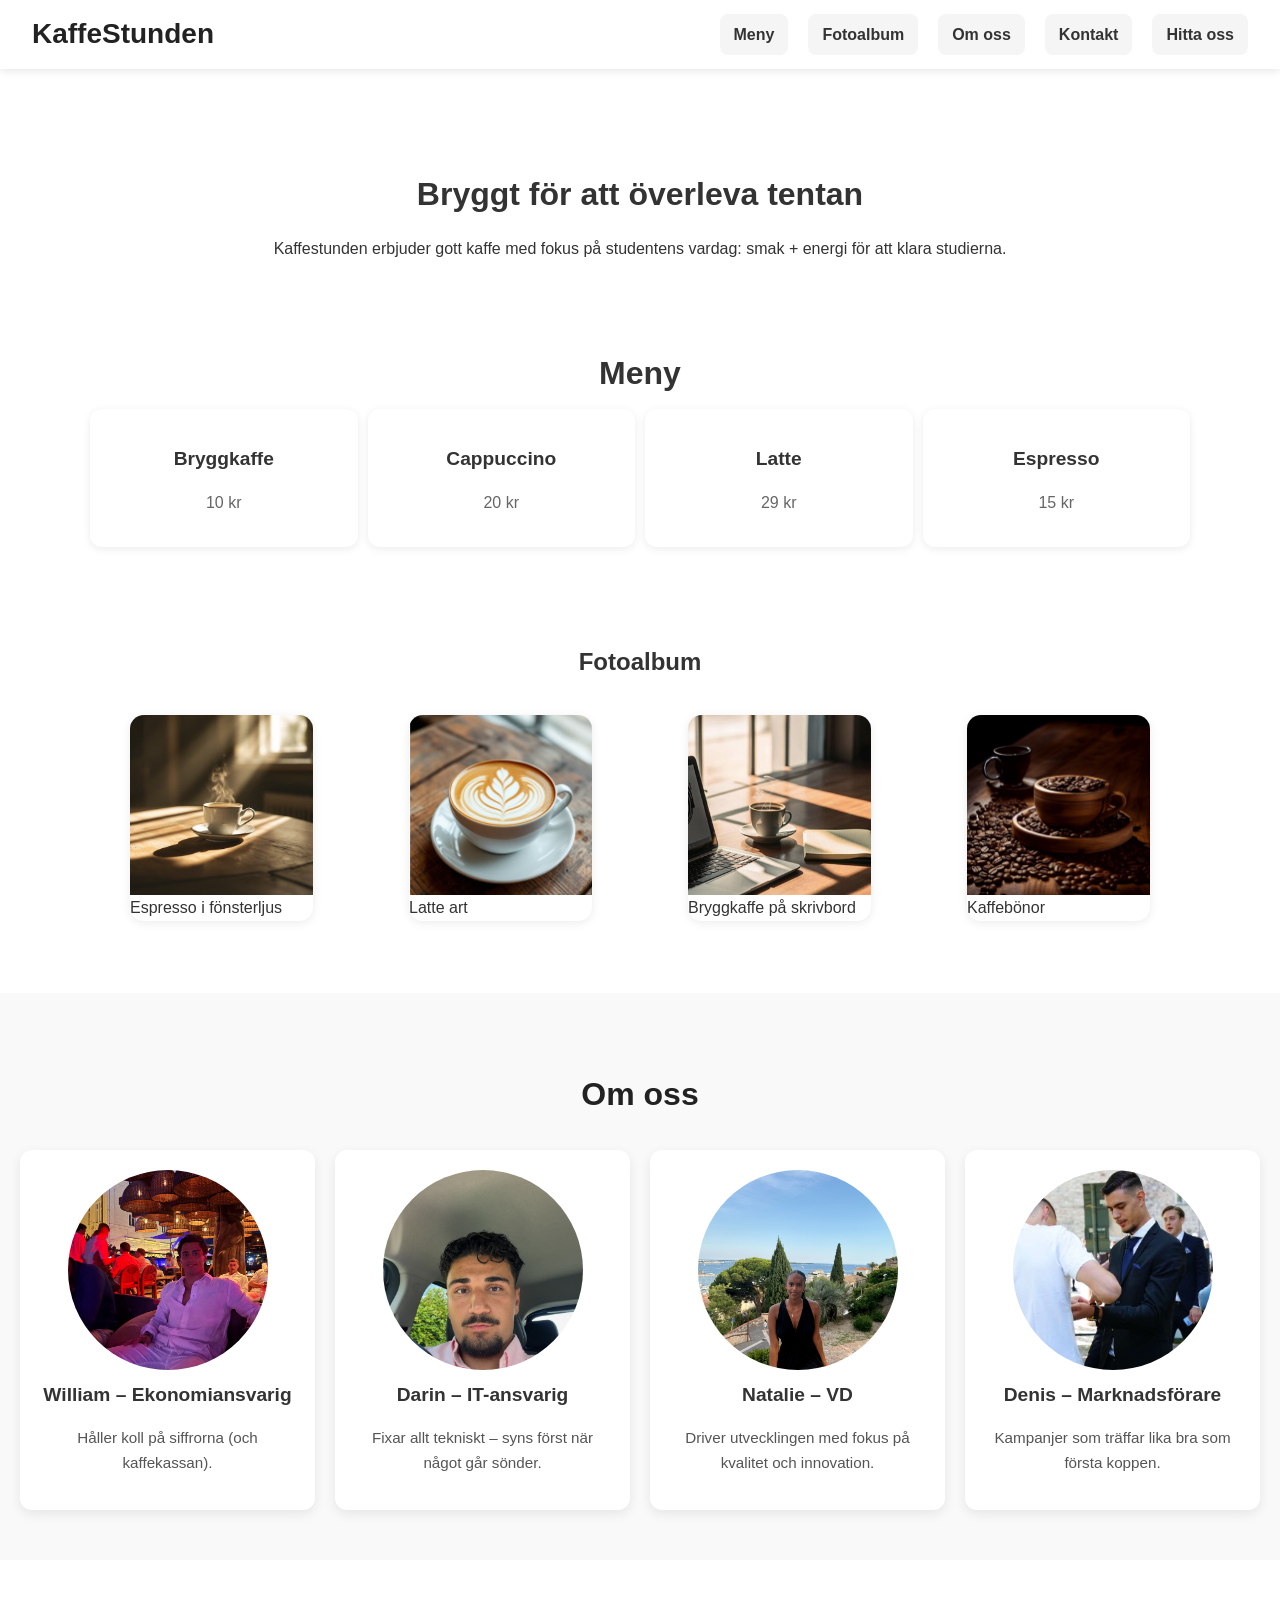
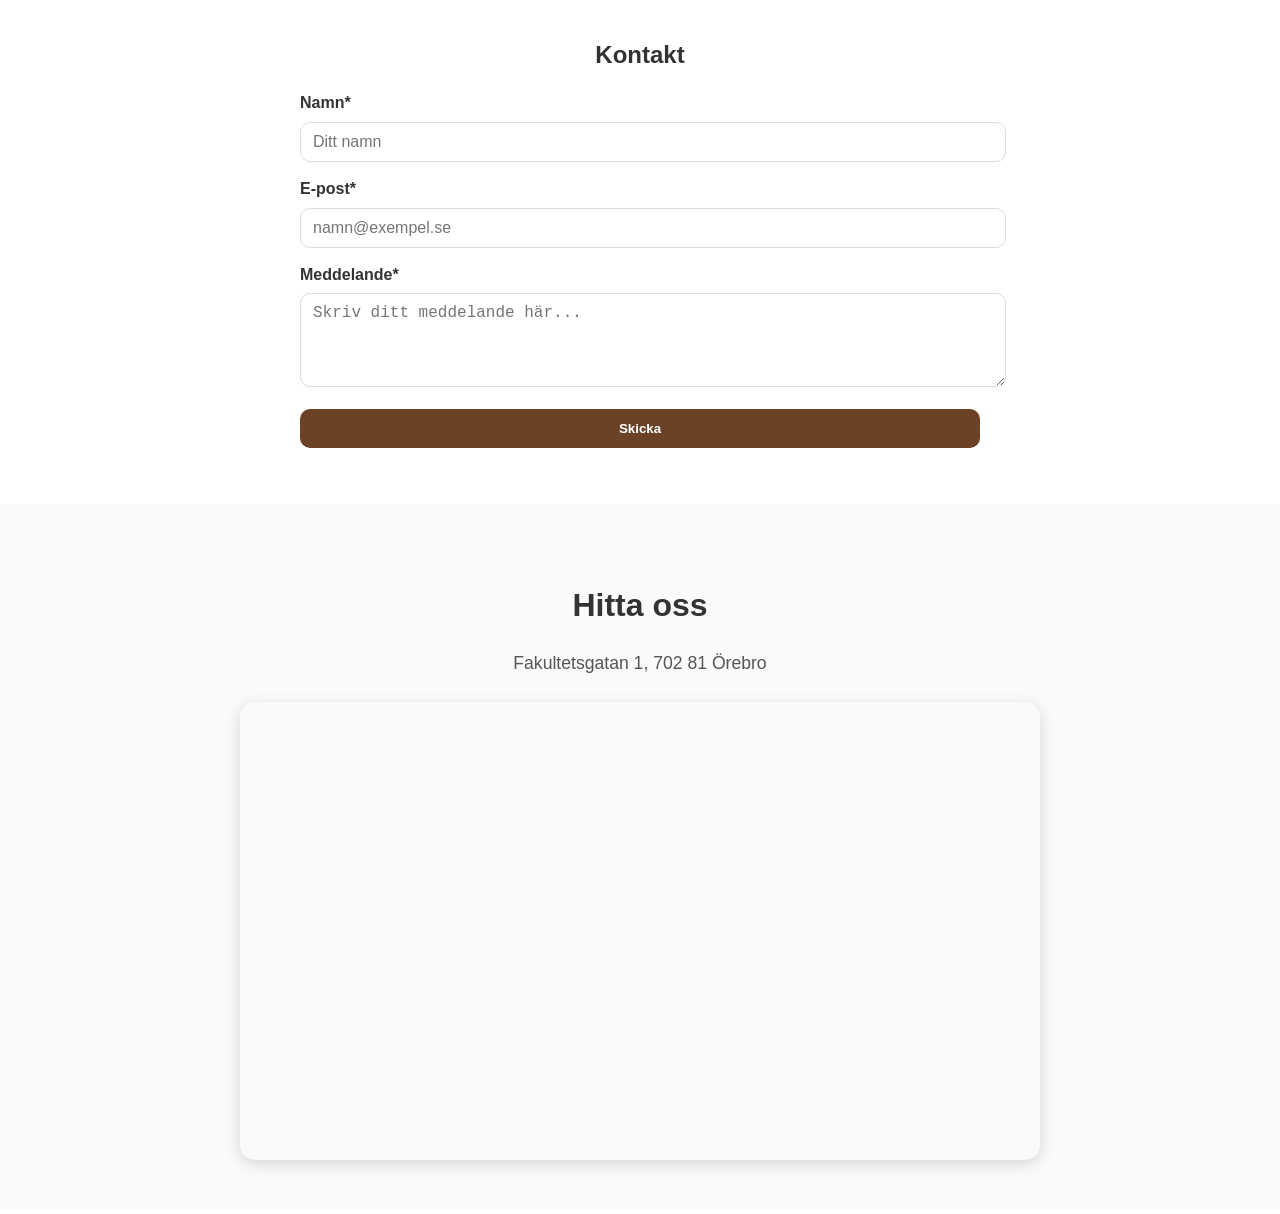
==== Index.html @ dba7c230 "Update Index.html" ====
<!DOCTYPE html>
<html lang="sv">

<head>
  <meta charset="utf-8" />
  <meta name="viewport" content="width=device-width, initial-scale=1" />
  <title>Kaffestunden</title>

  <!-- Behåll dina stilmallar -->
  <link rel="stylesheet" href="Rutor.css" />
  <link rel="stylesheet" href="style.css" />
  <link rel="stylesheet" href="meny.css" />
  <link rel="stylesheet" href="hitta-oss.css" />
  <link rel="stylesheet" href="omoss.css" />

  <!-- Dina skript -->
  <script src="contact.js" defer></script>
  <script src="album.js" defer></script>
  <script src="hamburgerIcon.js" defer></script>
</head>

<body>
  <!-- HEADER: logotyp/namn + hamburgarknapp + navigering -->
  <header class="main-header">
    <div class="brand">
      <h1>KaffeStunden</h1>
    </div>

    <!-- Enkel hamburgarknapp (JS togglar klassen .nav-open på <body>) -->
  <button class="nav-toggle">☰</button>

    <!-- Navigation som ankar-länkar till sektioner -->
    <nav id="main-nav">
      <ul class="main-nav">
        <li><a href="#meny">Meny</a></li>
        <li><a href="#fotoalbum">Fotoalbum</a></li>
        <li><a href="#om-oss">Om oss</a></li>
        <li><a href="#kontakt">Kontakt</a></li>
        <li><a href="#hitta-oss">Hitta oss</a></li>
      </ul>
    </nav>
  </header>

  <main>
    <!-- INTRO: en rubrik + kort text -->
    <section class="intro">
      <h2>Bryggt för att överleva tentan</h2>
      <p>
        Kaffestunden erbjuder gott kaffe med fokus på studentens vardag: smak
        + energi för att klara studierna.
      </p>
    </section>

    <section id="meny" class="kaffe-meny">
      <h2>Meny</h2>
      <div class="meny-grid">
        <div class="kaffe-ruta">
          <h3>Bryggkaffe</h3>
          <p>10 kr</p>
        </div>
        <div class="kaffe-ruta">
          <h3>Cappuccino</h3>
          <p>20 kr</p>
        </div>
        <div class="kaffe-ruta">
          <h3>Latte</h3>
          <p>29 kr</p>
        </div>
        <div class="kaffe-ruta">
          <h3>Espresso</h3>
          <p>15 kr</p>
        </div>
      </div>
    </section>

    <!-- FOTOALBUM: responsivt grid med bilder + bildtext -->
    <section id="fotoalbum" class="album" >
      <h2 id="album-title">Fotoalbum</h2>
      <div class="album-grid">
        <figure class="album-item">
          <img src="EspressoFönster.jpeg" alt="Espresso i fönsterljus" loading="lazy" />
          <figcaption>Espresso i fönsterljus</figcaption>
        </figure>

        <figure class="album-item">
          <img src="Latteart.jpeg" alt="Latte art i kopp" loading="lazy" />
          <figcaption>Latte art</figcaption>
        </figure>

        <figure class="album-item">
          <img src="Bryggkaffe.jpeg" alt="Bryggkaffe på skrivbord" loading="lazy" />
          <figcaption>Bryggkaffe på skrivbord</figcaption>
        </figure>

        <figure class="album-item">
          <img src="Bönor.jpeg" alt="Kaffebönor i skål" loading="lazy" />
          <figcaption>Kaffebönor</figcaption>
        </figure>
      </div>
    </section>

    <!-- OM OSS: fyra kort med bild + namn + roll + kort text -->
    <section id="om-oss" class="about">
      <h2>Om oss</h2>
      <div class="about-grid">
        <article class="about-card">
          <a href="William.html"><img src="William.jpeg" alt="William" /></a>
          <h3>William – Ekonomiansvarig</h3>
          <p>Håller koll på siffrorna (och kaffekassan).</p>
        </article>

        <article class="about-card">
          <a href="Darin.html"><img src="DK.jpeg" alt="Darin" /></a>
          <h3>Darin – IT-ansvarig</h3>
          <p>Fixar allt tekniskt – syns först när något går sönder.</p>
        </article>

        <article class="about-card">
          <a href="Natalie.html"><img src="Nat.jpg" alt="Natalie" /></a>
          <h3>Natalie – VD</h3>
          <p>Driver utvecklingen med fokus på kvalitet och innovation.</p>
        </article>

        <article class="about-card">
          <a href="denis.html"><img src="Denis.jpeg" alt="Denis" /></a>
          <h3>Denis – Marknadsförare</h3>
          <p>Kampanjer som träffar lika bra som första koppen.</p>
        </article>
      </div>
    </section>

    <section id="kontakt" class="contact">
      <h2>Kontakt</h2>

      <form id="contact-form" novalidate>
        <div class="field">
          <label for="name">Namn*</label>
          <input id="name" name="name" type="text" placeholder="Ditt namn" required />
          <small class="error" id="name-error" hidden>Minst 2 tecken krävs.</small>
        </div>

        <div class="field">
          <label for="email">E-post*</label>
          <input id="email" name="email" type="email" placeholder="namn@exempel.se" required />
          <small class="error" id="email-error" hidden>Ogiltig e-post.</small>
        </div>

        <div class="field">
          <label for="message">Meddelande*</label>
          <textarea id="message" name="message" rows="4" placeholder="Skriv ditt meddelande här..." required></textarea>
          <small class="error" id="message-error" hidden>Minst 10 tecken krävs.</small>
        </div>

        <button type="submit" class="btn">Skicka</button>
        <p id="form-status" class="form-status" aria-live="polite" hidden></p>
      </form>
    </section>

    <!-- HITTA OSS: enkel inbäddad karta -->
    <section id="hitta-oss" class="find-us">
      <h2>Hitta oss</h2>
      <p>Fakultetsgatan 1, 702 81 Örebro</p>
      <div class="map-container">
        <iframe title="Karta till KaffeStunden"
          src="https://www.google.com/maps/embed?pb=!1m18!1m12!1m3!1d2047.1719604018055!2d15.228707715925125!3d59.25278998162752!2m3!1f0!2f0!3f0!3m2!1i1024!2i768!4f13.1!3m3!1m2!1s0x465c14ab1234567%3A0x89abcdef12345678!2sFakultetsgatan%201%2C%20702%2081%20Örebro!5e0!3m2!1ssv!2sse!4v1700000000000!5m2!1ssv!2sse"></iframe>
      </div>
    </section>
  </main>
</body>

</html>
---- Rutor.css ----
/* =========================
   Body och grundläggande styling
========================= */
body {
  margin: 0;
  font-family: Arial, Helvetica, sans-serif;
  line-height: 1.6;
  color: #333;
}

/* =========================
   Sticky header med logotyp och navigation
========================= */
.main-header {
  position: sticky;
  top: 0;
  z-index: 1000;
  display: flex;
  align-items: center;
  justify-content: space-between;
  padding: 12px 32px;
  background-color: #fff;
  box-shadow: 0 2px 8px rgba(0, 0, 0, 0.1);
}

.brand h1 {
  margin: 0;
  font-size: 28px;
  color: #222;
}

.main-nav {
  display: flex;
  gap: 12px;
  list-style: none;
  margin: 0;
  padding: 0;
}

.main-nav li a {
  display: block;
  padding: 8px 14px;
  background-color: #f5f5f5;
  border-radius: 8px;
  text-decoration: none;
  color: #333;
  font-weight: 600;
  transition: 0.3s;
}

.main-nav li a:hover {
  background-color: rgb(113, 68, 14);
  color: #fff;
  transform: translateY(-2px);
}

/* =========================
   Intro-sektion
========================= */
.intro {
  max-width: 800px;
  margin: 100px auto 40px;
  padding: 0 20px;
  text-align: center;
}

.intro h2 {
  margin-bottom: 16px;
  font-size: 2em;
}


/* =========================
   Om Oss-sektion
========================= */
.about {
  padding: 50px 20px;
  text-align: center;
  background-color: #f9f9f9;
}

.about h2 {
  font-size: 2em;
  margin-bottom: 30px;
  font-weight: 700;
  color: #222;
}

.about-grid {
  display: grid;
  grid-template-columns: repeat(4, 1fr);
  gap: 20px;
}

.about-card {
  background: #fff;
  padding: 20px;
  border-radius: 12px;
  box-shadow: 0 4px 12px rgba(0, 0, 0, 0.08);
  transition: transform 0.3s ease, box-shadow 0.3s ease;
}

.about-card:hover {
  transform: translateY(-5px);
  box-shadow: 0 8px 20px rgba(0, 0, 0, 0.12);
}

.about-card img {
  width: 100%;
  height: auto;
  border-radius: 8px;
}

.about-card h3 {
  margin: 10px 0 5px;
  font-size: 1.2em;
}

.about-card p {
  font-size: 0.95em;
  color: #555;
}

/* =========================
   Responsiv design
========================= */
@media (max-width: 900px) {
  .about-grid {
    grid-template-columns: repeat(2, 1fr);
  }
}

@media (max-width: 600px) {
  .about-grid {
    grid-template-columns: 1fr;
  }

  .main-nav {
    flex-wrap: wrap;
    justify-content: center;
    gap: 10px;
  }

  .intro {
    margin-top: 80px;
  }
}
---- style.css ----
/* Rubriker och text */
h1 {
  color: black;
  font-size: 3em;
  text-align: center;
}

h2 {
  text-align: center;
}

p {
  text-align: center;
}

/* Kontaktsektion */
.contact {
  padding: 56px 20px;
  background: #fff;
}

.contact h2 {
  margin-bottom: 16px;
}

#contact-form {
  max-width: 680px;
  margin: 0 auto;
  display: grid;
  gap: 14px;
}

.field label {
  font-weight: 600;
  display: block;
  margin-bottom: 6px;
}

.field input,
.field textarea {
  width: 100%;
  padding: 10px 12px;
  border: 1px solid #ddd;
  border-radius: 10px;
  font-size: 1rem;
}

.field [aria-invalid="true"] {
  border-color: #c62828;
}

.field .error {
  color: #c62828;
  font-size: .9rem;
  min-height: 1.2em;
}

.btn {
  display: inline-block;
  padding: 12px 16px;
  border-radius: 10px;
  background: #6b4226;
  color: #fff;
  font-weight: 600;
  border: 0;
  cursor: pointer;
}

.btn:hover,
.btn:focus {
  background: #4e2f1a;
}

.form-status {
  margin-top: 4px;
  color: #444;
  font-size: .95rem;
}

/* Fotoalbum */
.album {
  padding: 56px 20px;
  background: #fff;
}

.album h2 {
  margin-bottom: 18px;
}

.album-grid {
  max-width: 1100px;
  margin: 0 auto;
  display: grid;
  gap: 16px;
  grid-template-columns: repeat(auto-fit, minmax(220px, 1fr));
}

.album-item {
  background: #fff;
  border-radius: 14px;
  box-shadow: 0 2px 10px rgba(0,0,0,0.08);
  overflow: hidden;
}

.album-item img {
  display: block;
  width: 100%;
  height: 180px;
  object-fit: cover;
  transition: transform 0.3s;
}

.album-item img:hover {
  transform: scale(1.05);
}

/* Hamburgermeny */
.nav-toggle {
  display: inline-flex;
  width: 40px;
  height: 40px;
  align-items: center;
  justify-content: center;
  border: 1px solid #ddd;
  border-radius: 8px;
  background: #fff;
  cursor: pointer;
}

#main-nav {
  position: fixed;
  top: 60px;
  right: 0;
  bottom: 0;
  width: 70vw;
  max-width: 300px;
  background: #fff;
  transform: translateX(100%);
  transition: transform 0.3s ease;
  padding: 20px;
}

body.nav-open #main-nav {
  transform: translateX(0);
}

@media (min-width: 1000px) {
  .nav-toggle {
    display: none;
  }

  #main-nav {
    position: static;
    transform: none !important;
    width: auto;
    max-width: none;
    background: none;
    padding: 0;
  }

  .main-nav {
    display: flex;
    gap: 20px;
  }
}


.error { 
color: #c62828; 
font-size: .9rem; 
margin: 4px 0 10px; }
[aria-invalid="true"] 
{ border-color: #c62828; }
---- meny.css ----
.kaffe-meny {
  text-align: center;
  padding: 20px 10px; /* tajtare sektion */
}

.kaffe-meny h2 {
  font-size: 2rem;
  margin-bottom: 10px; /* tajtare mot rutorna */
}

.meny-grid {
  display: grid;
  grid-template-columns: repeat(auto-fit, minmax(200px, 1fr)); /* gör att kolumner fyller ytan */
  gap: 10px; /* verkligt mellanrum mellan korten */
  justify-items: stretch; /* låt korten fylla kolumnens bredd */
  max-width: 1100px; /* begränsa totalbredden så det inte blir stora "hål" */
  margin: 0 auto; /* centrera gridet */
}

.kaffe-ruta {
  background: #fff;
  border-radius: 12px;
  box-shadow: 0 2px 8px rgba(0,0,0,0.08);
  padding: 15px 10px;
  width: 100%; /* fyll kolumnen */
  box-sizing: border-box; /* inkludera padding i bredden */
  transition: all 0.25s ease;
  cursor: pointer; /* gör så det känns klickbart */
}

/* Hover-effekt */
.kaffe-ruta:hover {
  transform: translateY(-5px) scale(1.03);
  box-shadow: 0 6px 16px rgba(0,0,0,0.15);
}

/* Titel och pris stil */
.kaffe-ruta h3 {
  font-size: 1.2rem;
  margin-bottom: 8px;
  color: #333;
}

.kaffe-ruta p {
  font-size: 1rem;
  color: #666;
}

#meny {
    scroll-margin-top: 90px; /* justera efter headerns höjd */
    padding-top: 20px;       /* lite luft över rutorna */
}
---- hitta-oss.css ----
.find-us {
  text-align: center;
  padding: 50px 20px;
  background-color: #fafafa; /* ljus bakgrund för kontrast */
}

.find-us h2 {
  font-size: 2rem;
  margin-bottom: 15px;
  color: #333;
}

.find-us p {
  font-size: 1.1rem;
  margin-bottom: 25px;
  color: #555;
}

.map-container {
  max-width: 800px;       /* begränsar kartans maxstorlek */
  margin: 0 auto;         /* centrerar */
  border-radius: 15px;    /* rundade hörn */
  overflow: hidden;       /* så att hörnen gäller även för kartan */
  box-shadow: 0 4px 15px rgba(0, 0, 0, 0.15); /* snygg skugga */
}

.map-container iframe {
  width: 100%;            /* fyller alltid hela container */
  height: 450px;          /* fast höjd */
  border: 0;              /* tar bort standardkant */
}
---- omoss.css ----
.about-card img {
    width: 200px;
    height: 200px;
    object-fit: cover;   /* beskär snyggt */
    border-radius: 50%;  /* gör bilden rund */
    display: block;
    margin: 0 auto;
}
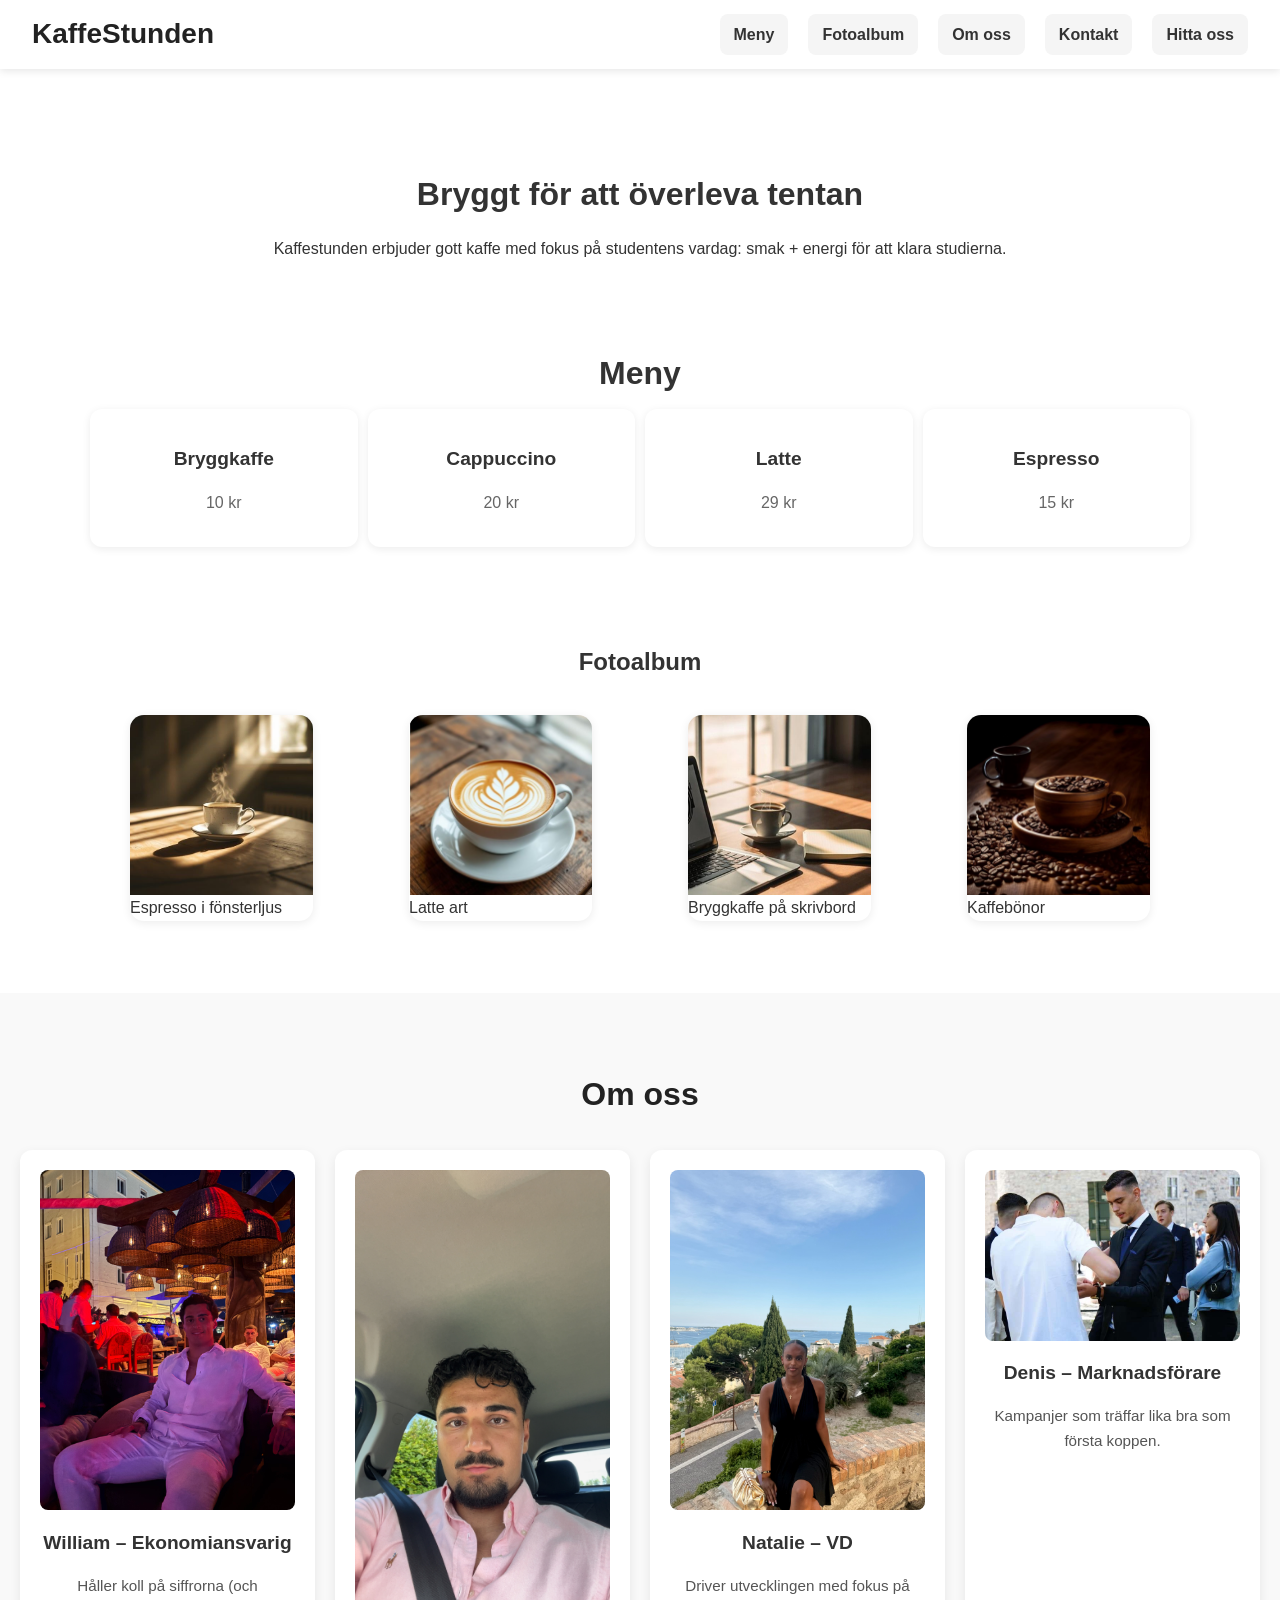
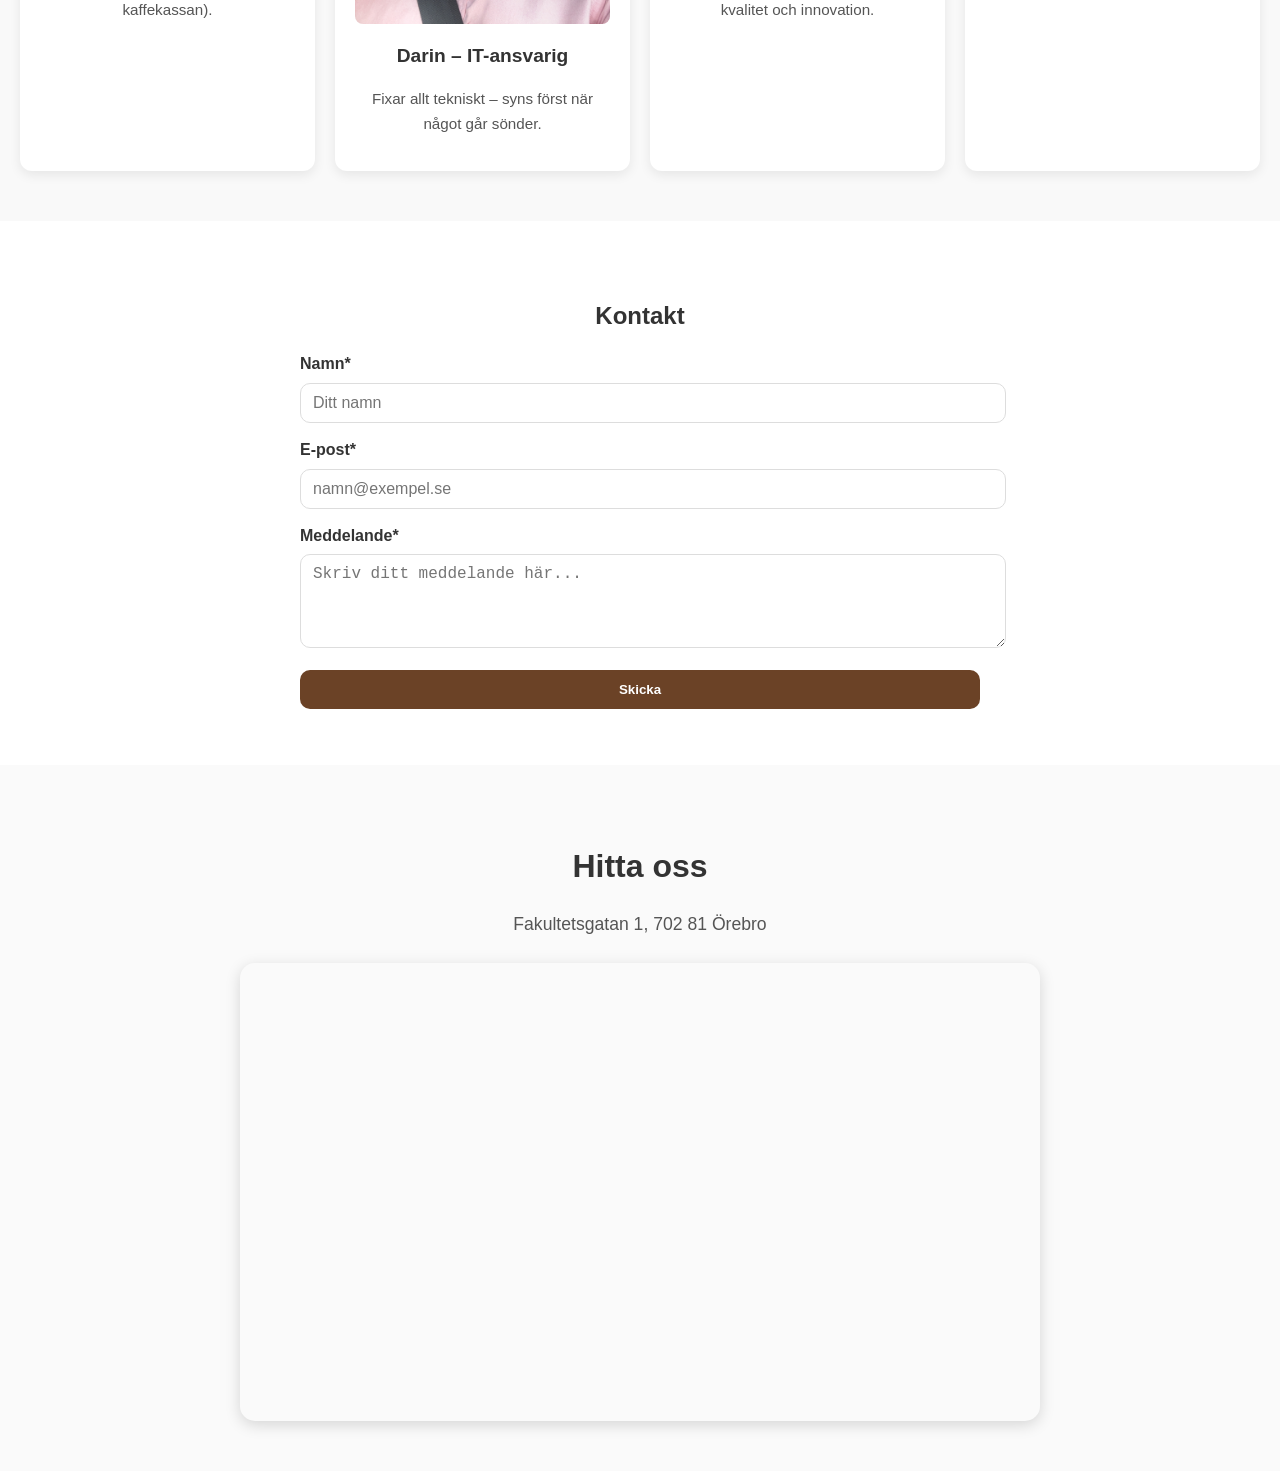
==== commit e3038e08: "Update Index.html" ====
--- a/Index.html
+++ b/Index.html
@@ -6,30 +6,24 @@
   <meta name="viewport" content="width=device-width, initial-scale=1" />
   <title>Kaffestunden</title>
 
-  <!-- Behåll dina stilmallar -->
   <link rel="stylesheet" href="Rutor.css" />
   <link rel="stylesheet" href="style.css" />
   <link rel="stylesheet" href="meny.css" />
   <link rel="stylesheet" href="hitta-oss.css" />
-  <link rel="stylesheet" href="omoss.css" />
 
-  <!-- Dina skript -->
   <script src="contact.js" defer></script>
   <script src="album.js" defer></script>
   <script src="hamburgerIcon.js" defer></script>
 </head>
 
 <body>
-  <!-- HEADER: logotyp/namn + hamburgarknapp + navigering -->
+
   <header class="main-header">
     <div class="brand">
       <h1>KaffeStunden</h1>
     </div>
 
-    <!-- Enkel hamburgarknapp (JS togglar klassen .nav-open på <body>) -->
   <button class="nav-toggle">☰</button>
-
-    <!-- Navigation som ankar-länkar till sektioner -->
     <nav id="main-nav">
       <ul class="main-nav">
         <li><a href="#meny">Meny</a></li>
@@ -42,7 +36,6 @@
   </header>
 
   <main>
-    <!-- INTRO: en rubrik + kort text -->
     <section class="intro">
       <h2>Bryggt för att överleva tentan</h2>
       <p>
@@ -99,7 +92,7 @@
       </div>
     </section>
 
-    <!-- OM OSS: fyra kort med bild + namn + roll + kort text -->
+
     <section id="om-oss" class="about">
       <h2>Om oss</h2>
       <div class="about-grid">
@@ -156,7 +149,7 @@
       </form>
     </section>
 
-    <!-- HITTA OSS: enkel inbäddad karta -->
+
     <section id="hitta-oss" class="find-us">
       <h2>Hitta oss</h2>
       <p>Fakultetsgatan 1, 702 81 Örebro</p>
--- a/Rutor.css
+++ b/Rutor.css
@@ -1,6 +1,4 @@
-/* =========================
-   Body och grundläggande styling
-========================= */
+
 body {
   margin: 0;
   font-family: Arial, Helvetica, sans-serif;
@@ -8,9 +6,7 @@
   color: #333;
 }
 
-/* =========================
-   Sticky header med logotyp och navigation
-========================= */
+
 .main-header {
   position: sticky;
   top: 0;
@@ -54,9 +50,8 @@
   transform: translateY(-2px);
 }
 
-/* =========================
-   Intro-sektion
-========================= */
+
+
 .intro {
   max-width: 800px;
   margin: 100px auto 40px;
@@ -70,9 +65,7 @@
 }
 
 
-/* =========================
-   Om Oss-sektion
-========================= */
+
 .about {
   padding: 50px 20px;
   text-align: center;
@@ -121,9 +114,8 @@
   color: #555;
 }
 
-/* =========================
-   Responsiv design
-========================= */
+
+
 @media (max-width: 900px) {
   .about-grid {
     grid-template-columns: repeat(2, 1fr);
--- a/style.css
+++ b/style.css
@@ -1,4 +1,3 @@
-/* Rubriker och text */
 h1 {
   color: black;
   font-size: 3em;
@@ -13,7 +12,7 @@
   text-align: center;
 }
 
-/* Kontaktsektion */
+
 .contact {
   padding: 56px 20px;
   background: #fff;
@@ -77,7 +76,7 @@
   font-size: .95rem;
 }
 
-/* Fotoalbum */
+
 .album {
   padding: 56px 20px;
   background: #fff;
@@ -114,7 +113,7 @@
   transform: scale(1.05);
 }
 
-/* Hamburgermeny */
+
 .nav-toggle {
   display: inline-flex;
   width: 40px;
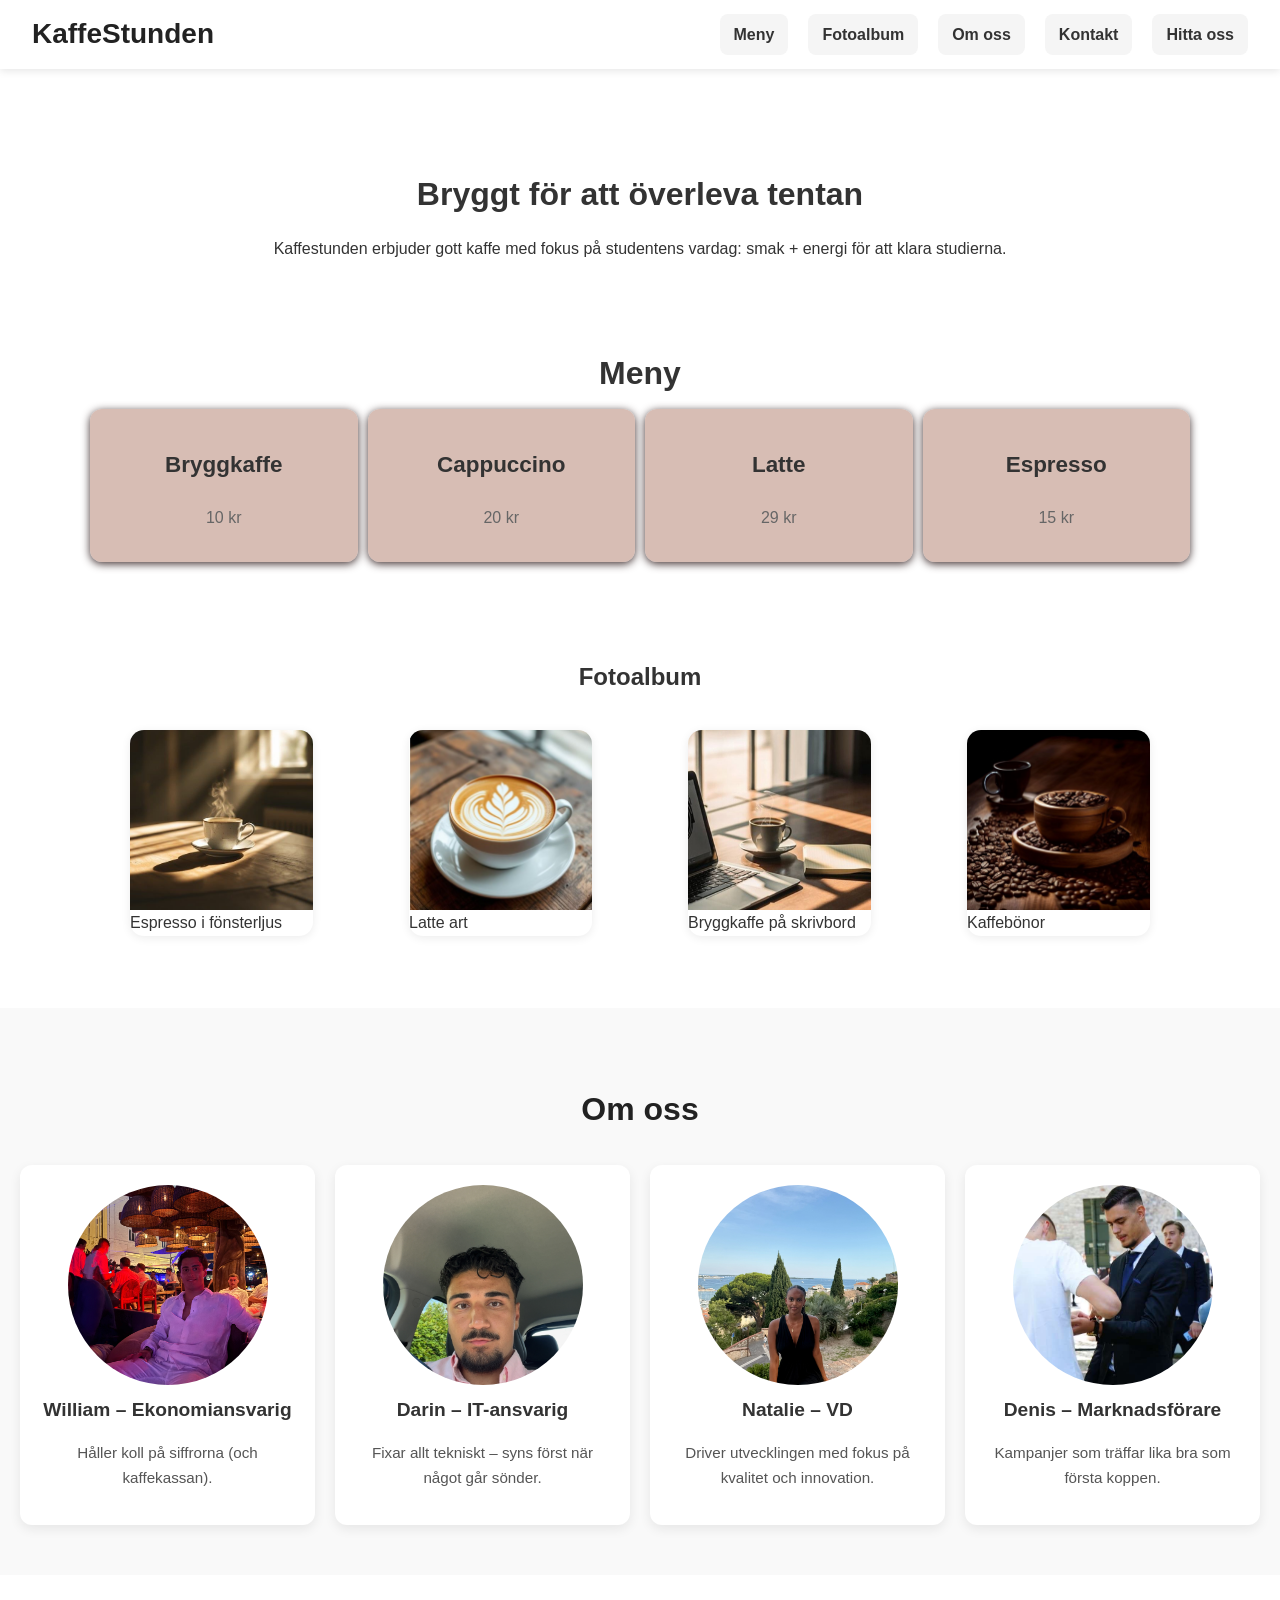
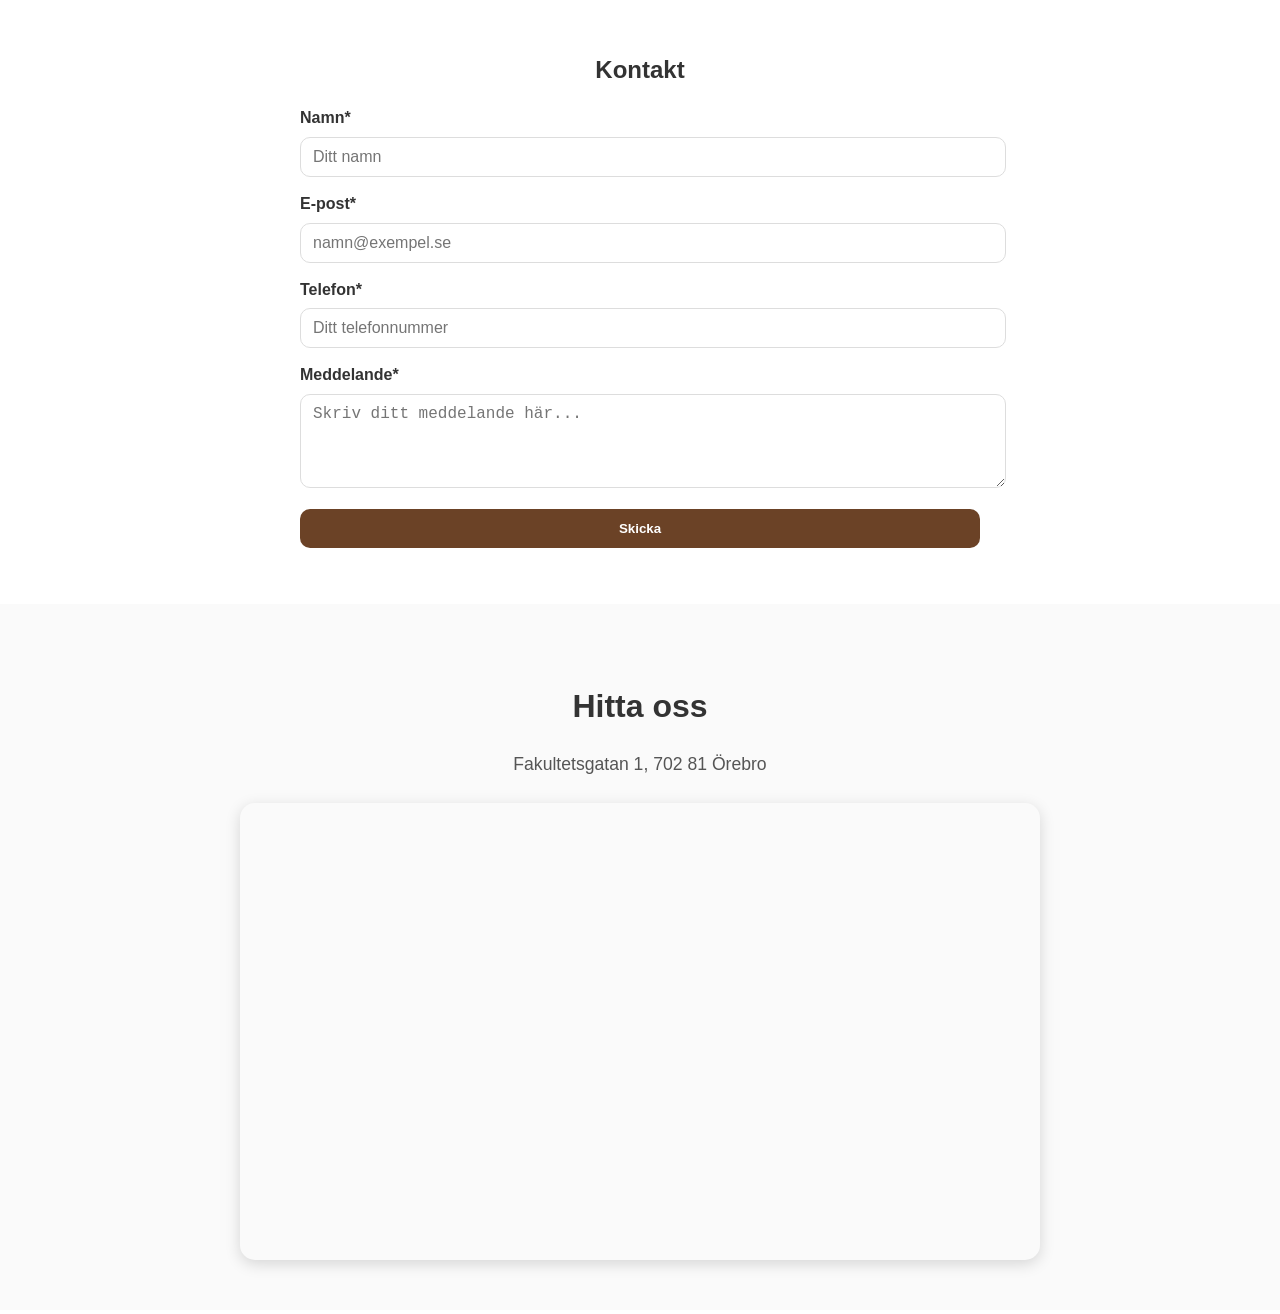
==== commit 3adcd65f: "ny" ====
--- a/Index.html
+++ b/Index.html
@@ -6,24 +6,30 @@
   <meta name="viewport" content="width=device-width, initial-scale=1" />
   <title>Kaffestunden</title>
 
+  <!-- Behåll dina stilmallar -->
   <link rel="stylesheet" href="Rutor.css" />
   <link rel="stylesheet" href="style.css" />
   <link rel="stylesheet" href="meny.css" />
   <link rel="stylesheet" href="hitta-oss.css" />
+  <link rel="stylesheet" href="omoss.css" />
 
+  <!-- Dina skript -->
   <script src="contact.js" defer></script>
   <script src="album.js" defer></script>
   <script src="hamburgerIcon.js" defer></script>
 </head>
 
 <body>
-
+  <!-- HEADER: logotyp/namn + hamburgarknapp + navigering -->
   <header class="main-header">
     <div class="brand">
       <h1>KaffeStunden</h1>
     </div>
 
+    <!-- Enkel hamburgarknapp (JS togglar klassen .nav-open på <body>) -->
   <button class="nav-toggle">☰</button>
+
+    <!-- Navigation som ankar-länkar till sektioner -->
     <nav id="main-nav">
       <ul class="main-nav">
         <li><a href="#meny">Meny</a></li>
@@ -36,6 +42,7 @@
   </header>
 
   <main>
+    <!-- INTRO: en rubrik + kort text -->
     <section class="intro">
       <h2>Bryggt för att överleva tentan</h2>
       <p>
@@ -92,33 +99,33 @@
       </div>
     </section>
 
-
+    <!-- OM OSS: fyra kort med bild + namn + roll + kort text -->
     <section id="om-oss" class="about">
       <h2>Om oss</h2>
       <div class="about-grid">
-        <article class="about-card">
+        <div class="about-card">
           <a href="William.html"><img src="William.jpeg" alt="William" /></a>
           <h3>William – Ekonomiansvarig</h3>
           <p>Håller koll på siffrorna (och kaffekassan).</p>
-        </article>
+        </div>
 
-        <article class="about-card">
+        <div class="about-card">
           <a href="Darin.html"><img src="DK.jpeg" alt="Darin" /></a>
           <h3>Darin – IT-ansvarig</h3>
           <p>Fixar allt tekniskt – syns först när något går sönder.</p>
-        </article>
+        </div>
 
-        <article class="about-card">
+        <div class="about-card">
           <a href="Natalie.html"><img src="Nat.jpg" alt="Natalie" /></a>
           <h3>Natalie – VD</h3>
           <p>Driver utvecklingen med fokus på kvalitet och innovation.</p>
-        </article>
+        </div>
 
-        <article class="about-card">
+        <div class="about-card">
           <a href="denis.html"><img src="Denis.jpeg" alt="Denis" /></a>
           <h3>Denis – Marknadsförare</h3>
           <p>Kampanjer som träffar lika bra som första koppen.</p>
-        </article>
+        </div>
       </div>
     </section>
 
@@ -139,6 +146,12 @@
         </div>
 
         <div class="field">
+           <label for="phone">Telefon*</label>
+          <input id="phone" name="phone" type="tel" placeholder="Ditt telefonnummer" required />
+          <small class="error" id="phone-error" hidden>Ogiltigt telefonnummer.</small>
+        </div>
+
+        <div class="field">
           <label for="message">Meddelande*</label>
           <textarea id="message" name="message" rows="4" placeholder="Skriv ditt meddelande här..." required></textarea>
           <small class="error" id="message-error" hidden>Minst 10 tecken krävs.</small>
@@ -149,7 +162,7 @@
       </form>
     </section>
 
-
+    <!-- HITTA OSS: enkel inbäddad karta -->
     <section id="hitta-oss" class="find-us">
       <h2>Hitta oss</h2>
       <p>Fakultetsgatan 1, 702 81 Örebro</p>
--- a/Rutor.css
+++ b/Rutor.css
@@ -99,10 +99,14 @@
 }
 
 .about-card img {
-  width: 100%;
-  height: auto;
-  border-radius: 8px;
+    width: 200px;
+    height: 200px;
+    object-fit: cover;   
+    border-radius: 50%;  
+    display: block;
+    margin: 0 auto;
 }
+
 
 .about-card h3 {
   margin: 10px 0 5px;
--- a/meny.css
+++ b/meny.css
@@ -18,35 +18,26 @@
 }
 
 .kaffe-ruta {
-  background: #fff;
+  background: #c19a8ba5;
   border-radius: 12px;
-  box-shadow: 0 2px 8px rgba(0,0,0,0.08);
+  box-shadow: 0 2px 8px rgb(66, 49, 49);
   padding: 15px 10px;
   width: 100%; /* fyll kolumnen */
   box-sizing: border-box; /* inkludera padding i bredden */
   transition: all 0.25s ease;
-  cursor: pointer; /* gör så det känns klickbart */
+  font-size: 1.2rem;
+  color: #333;
 }
 
-/* Hover-effekt */
 .kaffe-ruta:hover {
   transform: translateY(-5px) scale(1.03);
   box-shadow: 0 6px 16px rgba(0,0,0,0.15);
 }
 
-/* Titel och pris stil */
-.kaffe-ruta h3 {
-  font-size: 1.2rem;
-  margin-bottom: 8px;
-  color: #333;
-}
+
 
 .kaffe-ruta p {
   font-size: 1rem;
   color: #666;
 }
 
-#meny {
-    scroll-margin-top: 90px; /* justera efter headerns höjd */
-    padding-top: 20px;       /* lite luft över rutorna */
-}
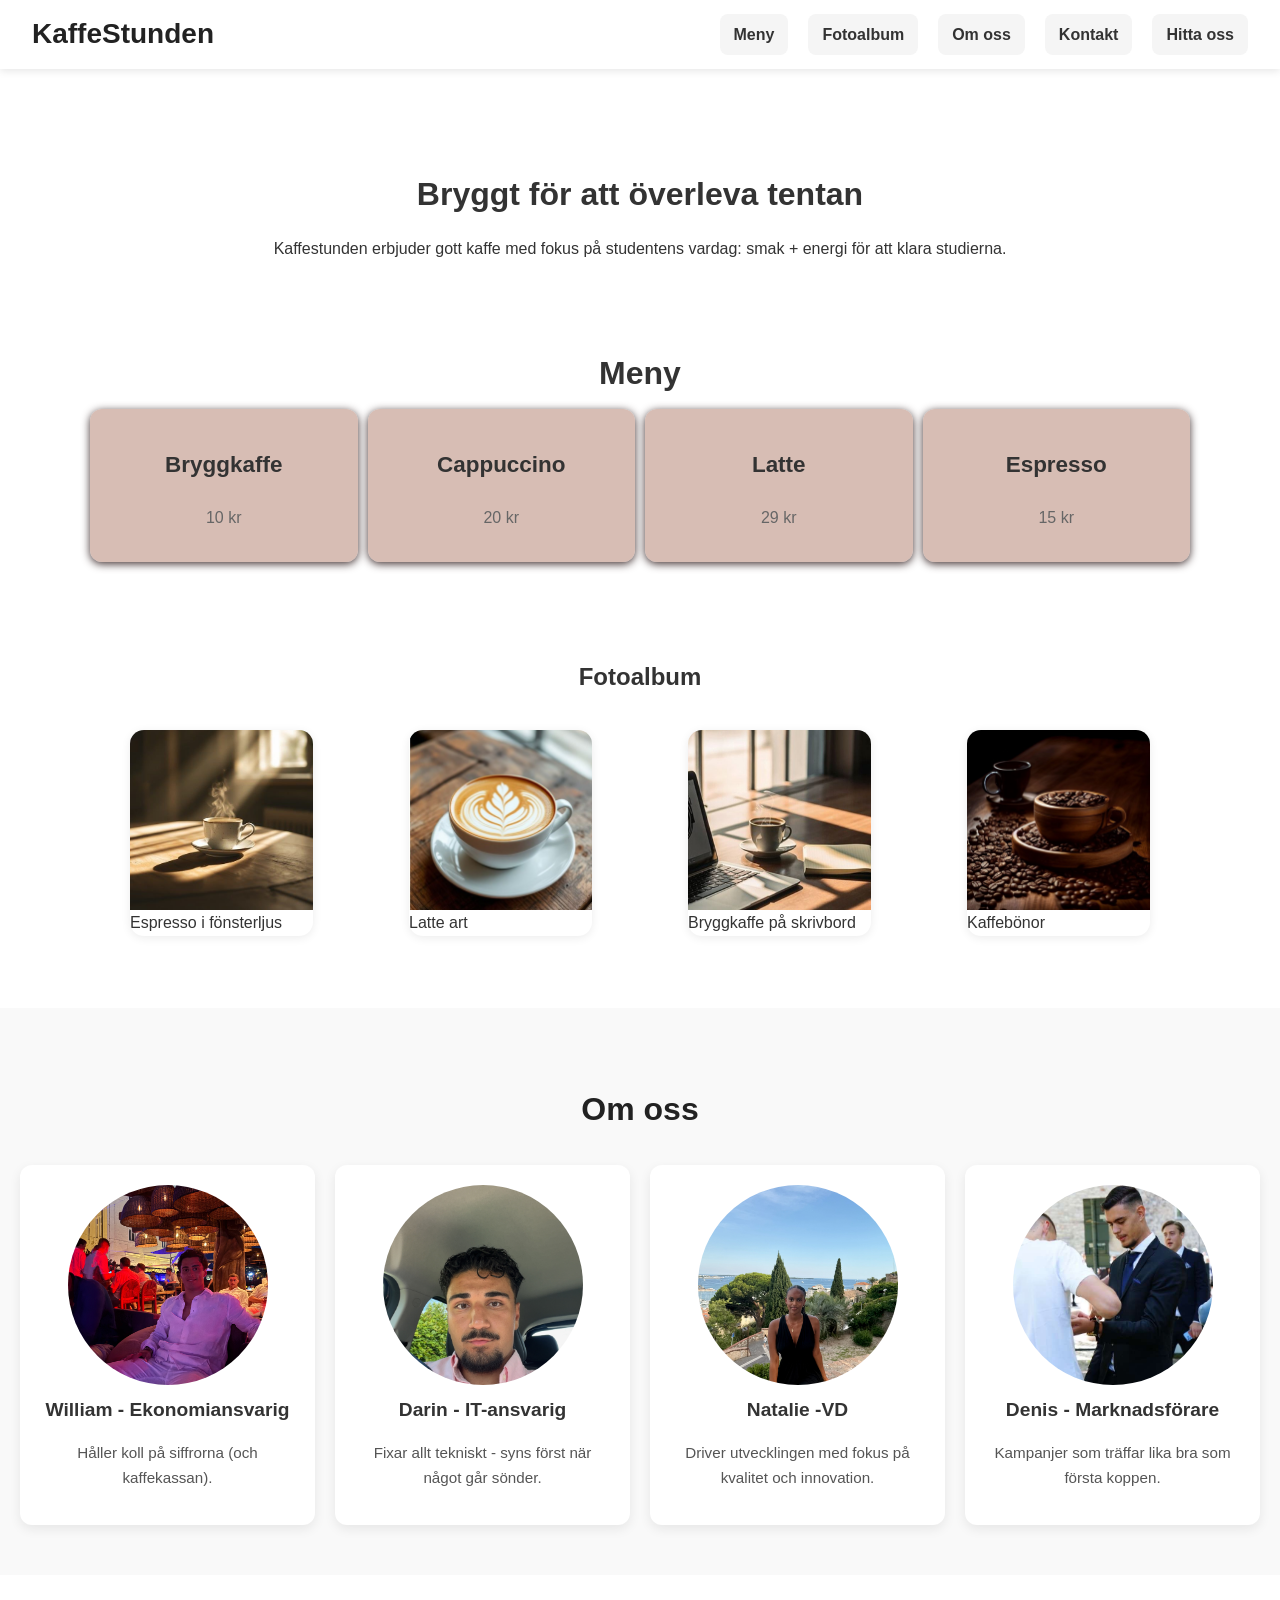
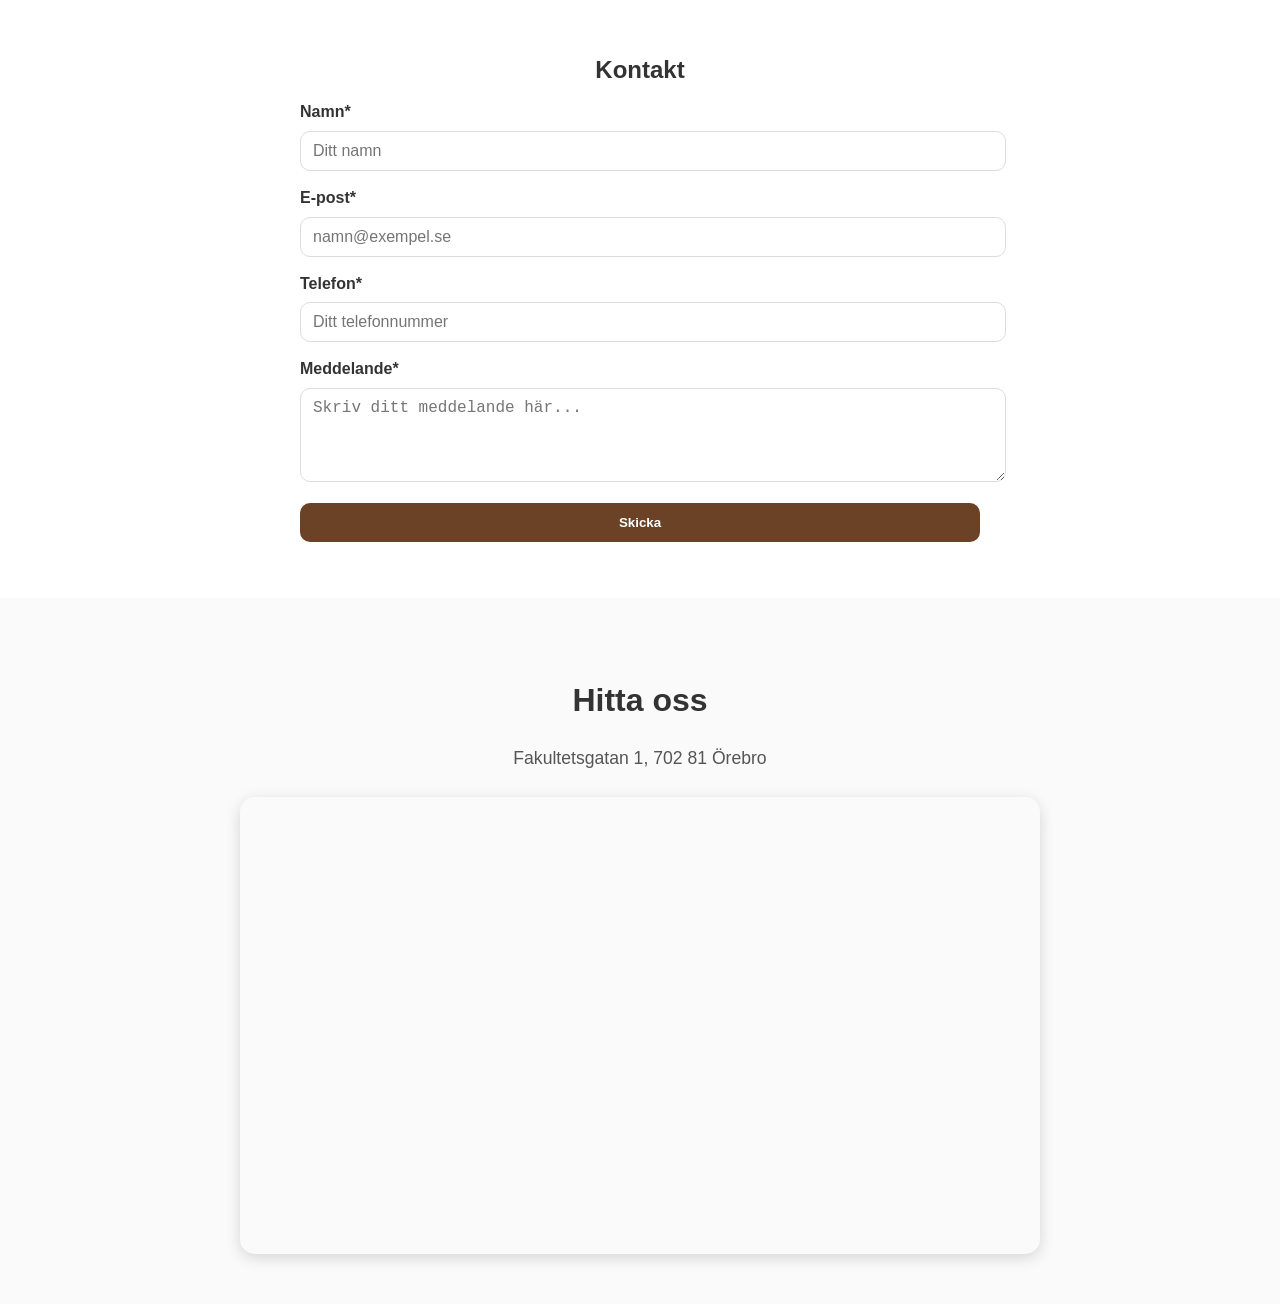
==== commit f76cfd62: "hej" ====
--- a/Index.html
+++ b/Index.html
@@ -6,30 +6,24 @@
   <meta name="viewport" content="width=device-width, initial-scale=1" />
   <title>Kaffestunden</title>
 
-  <!-- Behåll dina stilmallar -->
   <link rel="stylesheet" href="Rutor.css" />
   <link rel="stylesheet" href="style.css" />
   <link rel="stylesheet" href="meny.css" />
   <link rel="stylesheet" href="hitta-oss.css" />
-  <link rel="stylesheet" href="omoss.css" />
 
-  <!-- Dina skript -->
   <script src="contact.js" defer></script>
   <script src="album.js" defer></script>
   <script src="hamburgerIcon.js" defer></script>
 </head>
 
 <body>
-  <!-- HEADER: logotyp/namn + hamburgarknapp + navigering -->
+
   <header class="main-header">
     <div class="brand">
       <h1>KaffeStunden</h1>
     </div>
 
-    <!-- Enkel hamburgarknapp (JS togglar klassen .nav-open på <body>) -->
   <button class="nav-toggle">☰</button>
-
-    <!-- Navigation som ankar-länkar till sektioner -->
     <nav id="main-nav">
       <ul class="main-nav">
         <li><a href="#meny">Meny</a></li>
@@ -42,7 +36,6 @@
   </header>
 
   <main>
-    <!-- INTRO: en rubrik + kort text -->
     <section class="intro">
       <h2>Bryggt för att överleva tentan</h2>
       <p>
@@ -73,7 +66,6 @@
       </div>
     </section>
 
-    <!-- FOTOALBUM: responsivt grid med bilder + bildtext -->
     <section id="fotoalbum" class="album" >
       <h2 id="album-title">Fotoalbum</h2>
       <div class="album-grid">
@@ -99,33 +91,33 @@
       </div>
     </section>
 
-    <!-- OM OSS: fyra kort med bild + namn + roll + kort text -->
+
     <section id="om-oss" class="about">
       <h2>Om oss</h2>
       <div class="about-grid">
-        <div class="about-card">
+        <article class="about-card">
           <a href="William.html"><img src="William.jpeg" alt="William" /></a>
-          <h3>William – Ekonomiansvarig</h3>
+          <h3>William - Ekonomiansvarig</h3>
           <p>Håller koll på siffrorna (och kaffekassan).</p>
-        </div>
+        </article>
 
-        <div class="about-card">
+        <article class="about-card">
           <a href="Darin.html"><img src="DK.jpeg" alt="Darin" /></a>
-          <h3>Darin – IT-ansvarig</h3>
-          <p>Fixar allt tekniskt – syns först när något går sönder.</p>
-        </div>
+          <h3>Darin - IT-ansvarig</h3>
+          <p>Fixar allt tekniskt - syns först när något går sönder.</p>
+        </article>
 
-        <div class="about-card">
+        <article class="about-card">
           <a href="Natalie.html"><img src="Nat.jpg" alt="Natalie" /></a>
-          <h3>Natalie – VD</h3>
+          <h3>Natalie -VD</h3>
           <p>Driver utvecklingen med fokus på kvalitet och innovation.</p>
-        </div>
+        </article>
 
-        <div class="about-card">
+        <article class="about-card">
           <a href="denis.html"><img src="Denis.jpeg" alt="Denis" /></a>
-          <h3>Denis – Marknadsförare</h3>
+          <h3>Denis - Marknadsförare</h3>
           <p>Kampanjer som träffar lika bra som första koppen.</p>
-        </div>
+        </article>
       </div>
     </section>
 
@@ -162,7 +154,7 @@
       </form>
     </section>
 
-    <!-- HITTA OSS: enkel inbäddad karta -->
+
     <section id="hitta-oss" class="find-us">
       <h2>Hitta oss</h2>
       <p>Fakultetsgatan 1, 702 81 Örebro</p>
--- a/style.css
+++ b/style.css
@@ -19,7 +19,7 @@
 }
 
 .contact h2 {
-  margin-bottom: 16px;
+  margin-bottom: 10px;
 }
 
 #contact-form {
--- a/meny.css
+++ b/meny.css
@@ -1,20 +1,20 @@
 .kaffe-meny {
   text-align: center;
-  padding: 20px 10px; /* tajtare sektion */
+  padding: 20px 10px; 
 }
 
 .kaffe-meny h2 {
   font-size: 2rem;
-  margin-bottom: 10px; /* tajtare mot rutorna */
+  margin-bottom: 10px; 
 }
 
 .meny-grid {
   display: grid;
-  grid-template-columns: repeat(auto-fit, minmax(200px, 1fr)); /* gör att kolumner fyller ytan */
-  gap: 10px; /* verkligt mellanrum mellan korten */
-  justify-items: stretch; /* låt korten fylla kolumnens bredd */
-  max-width: 1100px; /* begränsa totalbredden så det inte blir stora "hål" */
-  margin: 0 auto; /* centrera gridet */
+  grid-template-columns: repeat(auto-fit, minmax(200px, 1fr)); 
+  gap: 10px; 
+  justify-items: stretch; 
+  max-width: 1100px;
+  margin: 0 auto; 
 }
 
 .kaffe-ruta {
@@ -22,8 +22,8 @@
   border-radius: 12px;
   box-shadow: 0 2px 8px rgb(66, 49, 49);
   padding: 15px 10px;
-  width: 100%; /* fyll kolumnen */
-  box-sizing: border-box; /* inkludera padding i bredden */
+  width: 100%; 
+  box-sizing: border-box; 
   transition: all 0.25s ease;
   font-size: 1.2rem;
   color: #333;
--- a/hitta-oss.css
+++ b/hitta-oss.css
@@ -1,7 +1,7 @@
 .find-us {
   text-align: center;
   padding: 50px 20px;
-  background-color: #fafafa; /* ljus bakgrund för kontrast */
+  background-color: #fafafa; 
 }
 
 .find-us h2 {
@@ -17,15 +17,15 @@
 }
 
 .map-container {
-  max-width: 800px;       /* begränsar kartans maxstorlek */
-  margin: 0 auto;         /* centrerar */
-  border-radius: 15px;    /* rundade hörn */
-  overflow: hidden;       /* så att hörnen gäller även för kartan */
-  box-shadow: 0 4px 15px rgba(0, 0, 0, 0.15); /* snygg skugga */
+  max-width: 800px;      
+  margin: 0 auto;        
+  border-radius: 15px;    
+  overflow: hidden;       
+  box-shadow: 0 4px 15px rgba(0, 0, 0, 0.15); 
 }
 
 .map-container iframe {
-  width: 100%;            /* fyller alltid hela container */
-  height: 450px;          /* fast höjd */
-  border: 0;              /* tar bort standardkant */
+  width: 100%;            
+  height: 450px;          
+  border: 0;              
 }
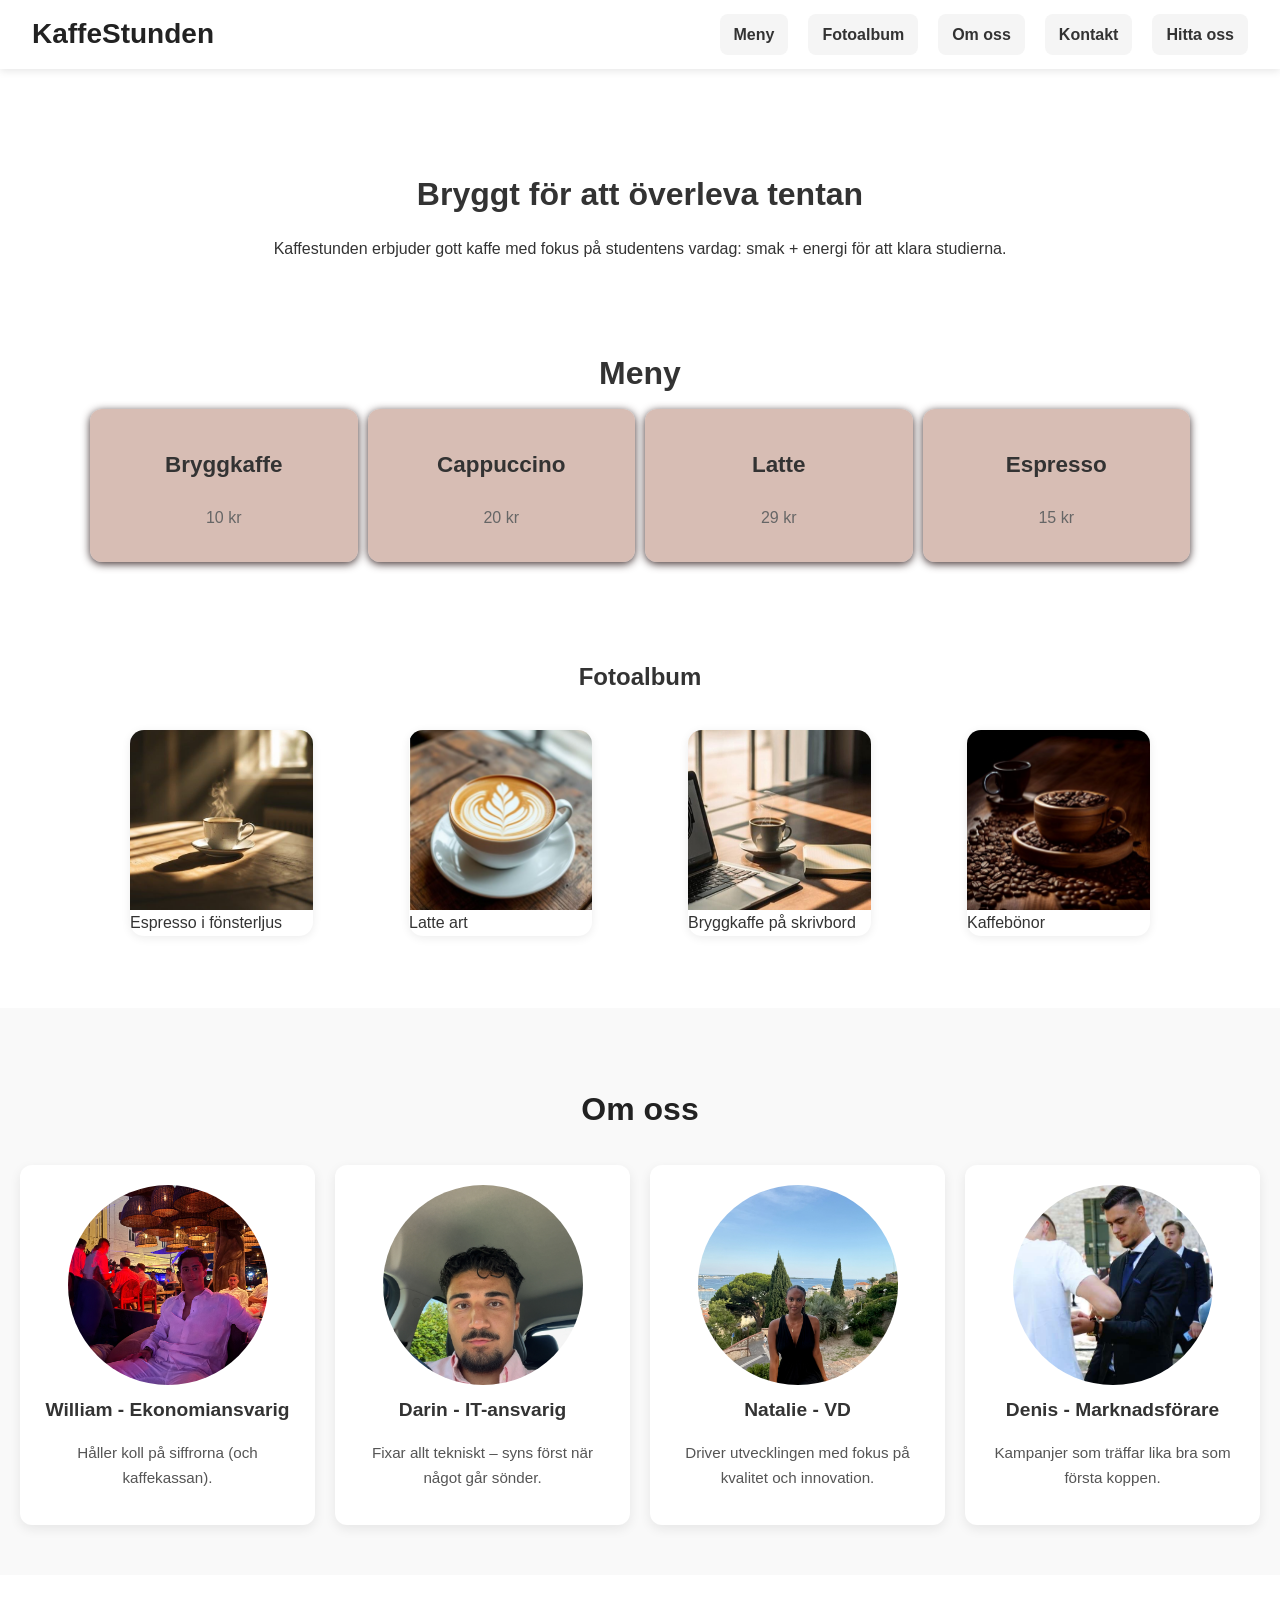
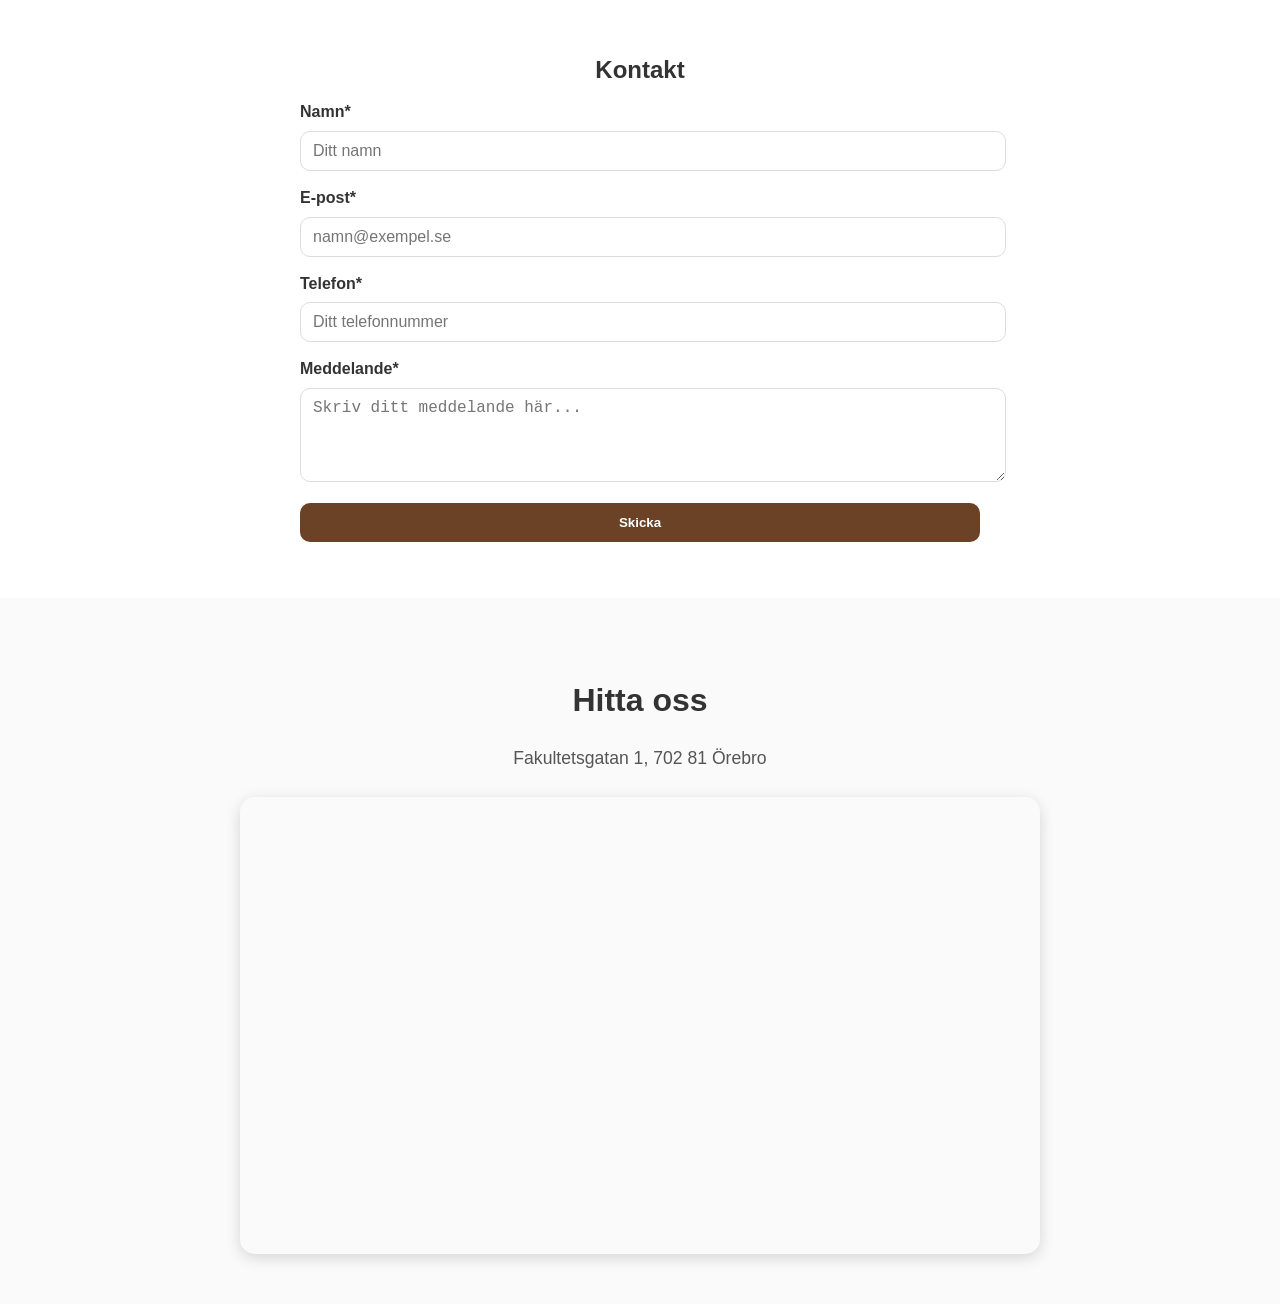
==== commit dfe69c62: "gg" ====
--- a/Index.html
+++ b/Index.html
@@ -66,6 +66,7 @@
       </div>
     </section>
 
+    <!-- FOTOALBUM: responsivt grid med bilder + bildtext -->
     <section id="fotoalbum" class="album" >
       <h2 id="album-title">Fotoalbum</h2>
       <div class="album-grid">
@@ -104,12 +105,12 @@
         <article class="about-card">
           <a href="Darin.html"><img src="DK.jpeg" alt="Darin" /></a>
           <h3>Darin - IT-ansvarig</h3>
-          <p>Fixar allt tekniskt - syns först när något går sönder.</p>
+          <p>Fixar allt tekniskt – syns först när något går sönder.</p>
         </article>
 
         <article class="about-card">
           <a href="Natalie.html"><img src="Nat.jpg" alt="Natalie" /></a>
-          <h3>Natalie -VD</h3>
+          <h3>Natalie - VD</h3>
           <p>Driver utvecklingen med fokus på kvalitet och innovation.</p>
         </article>
 
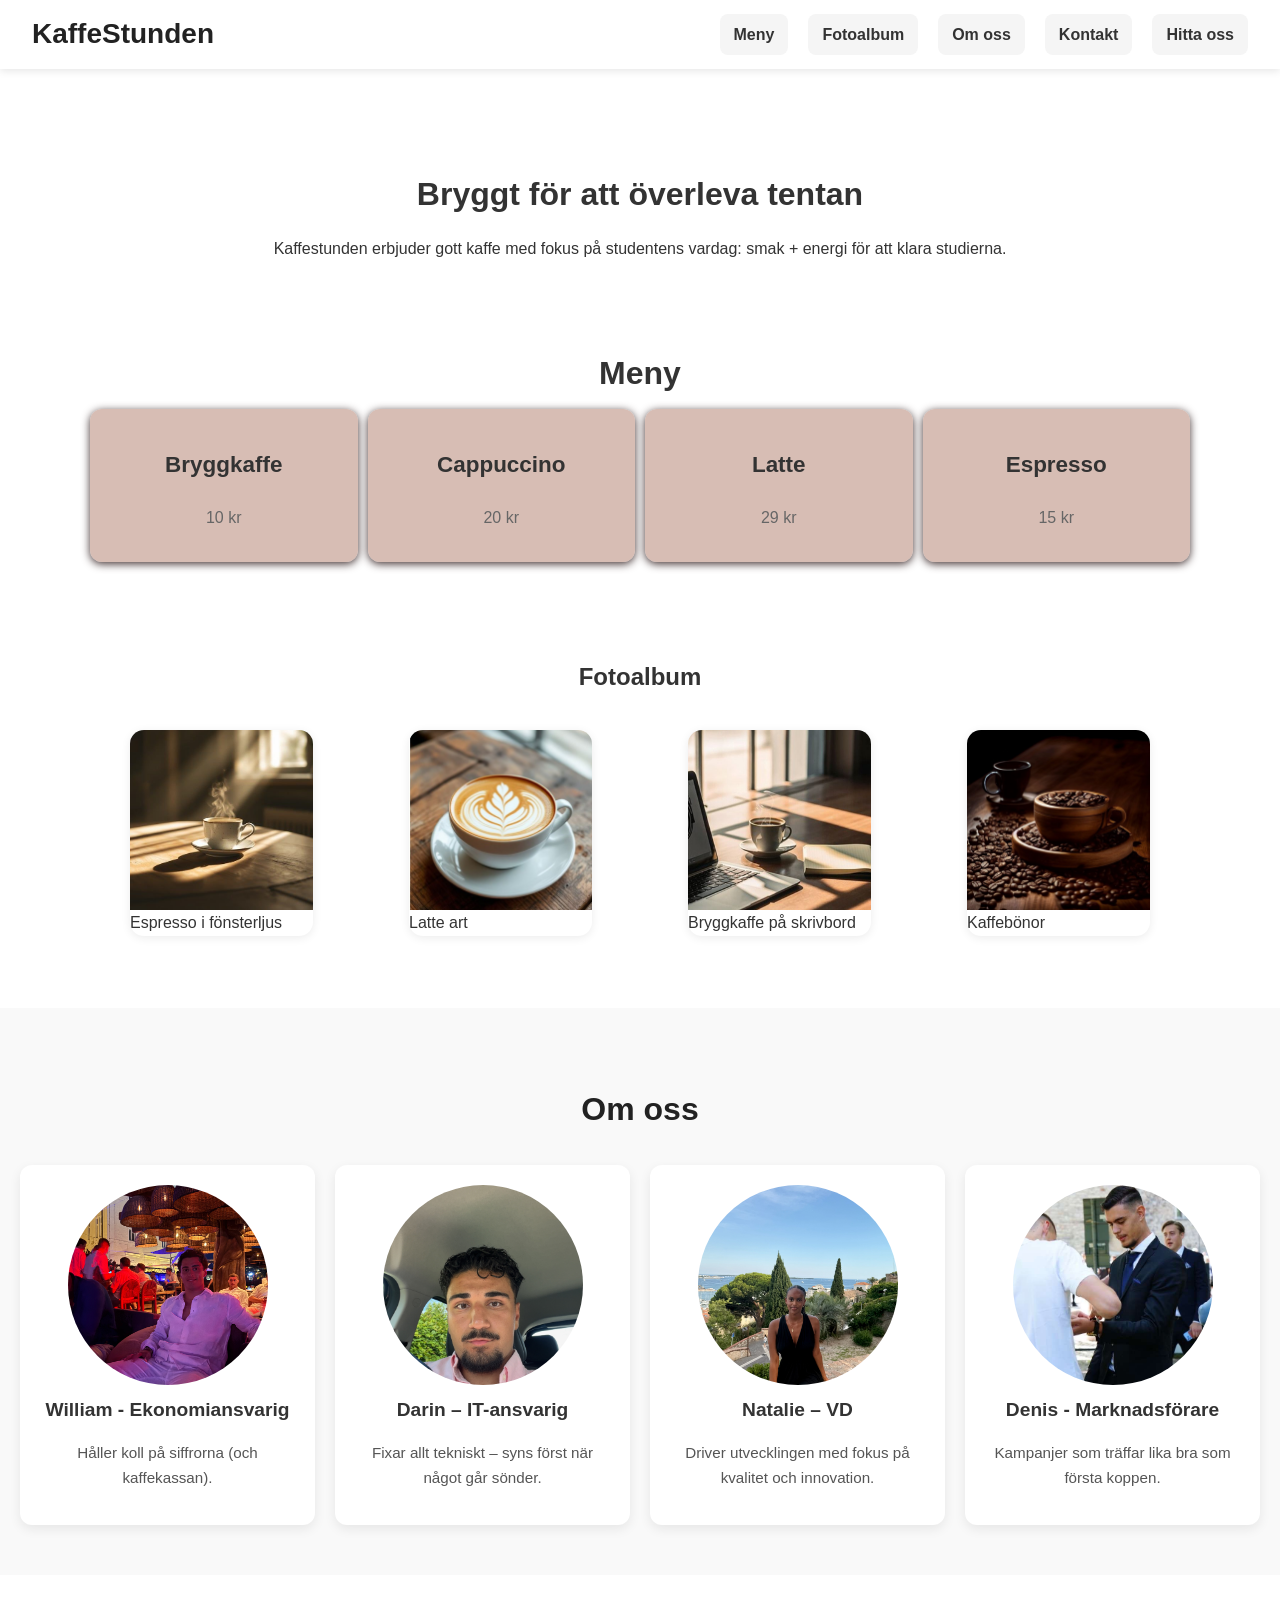
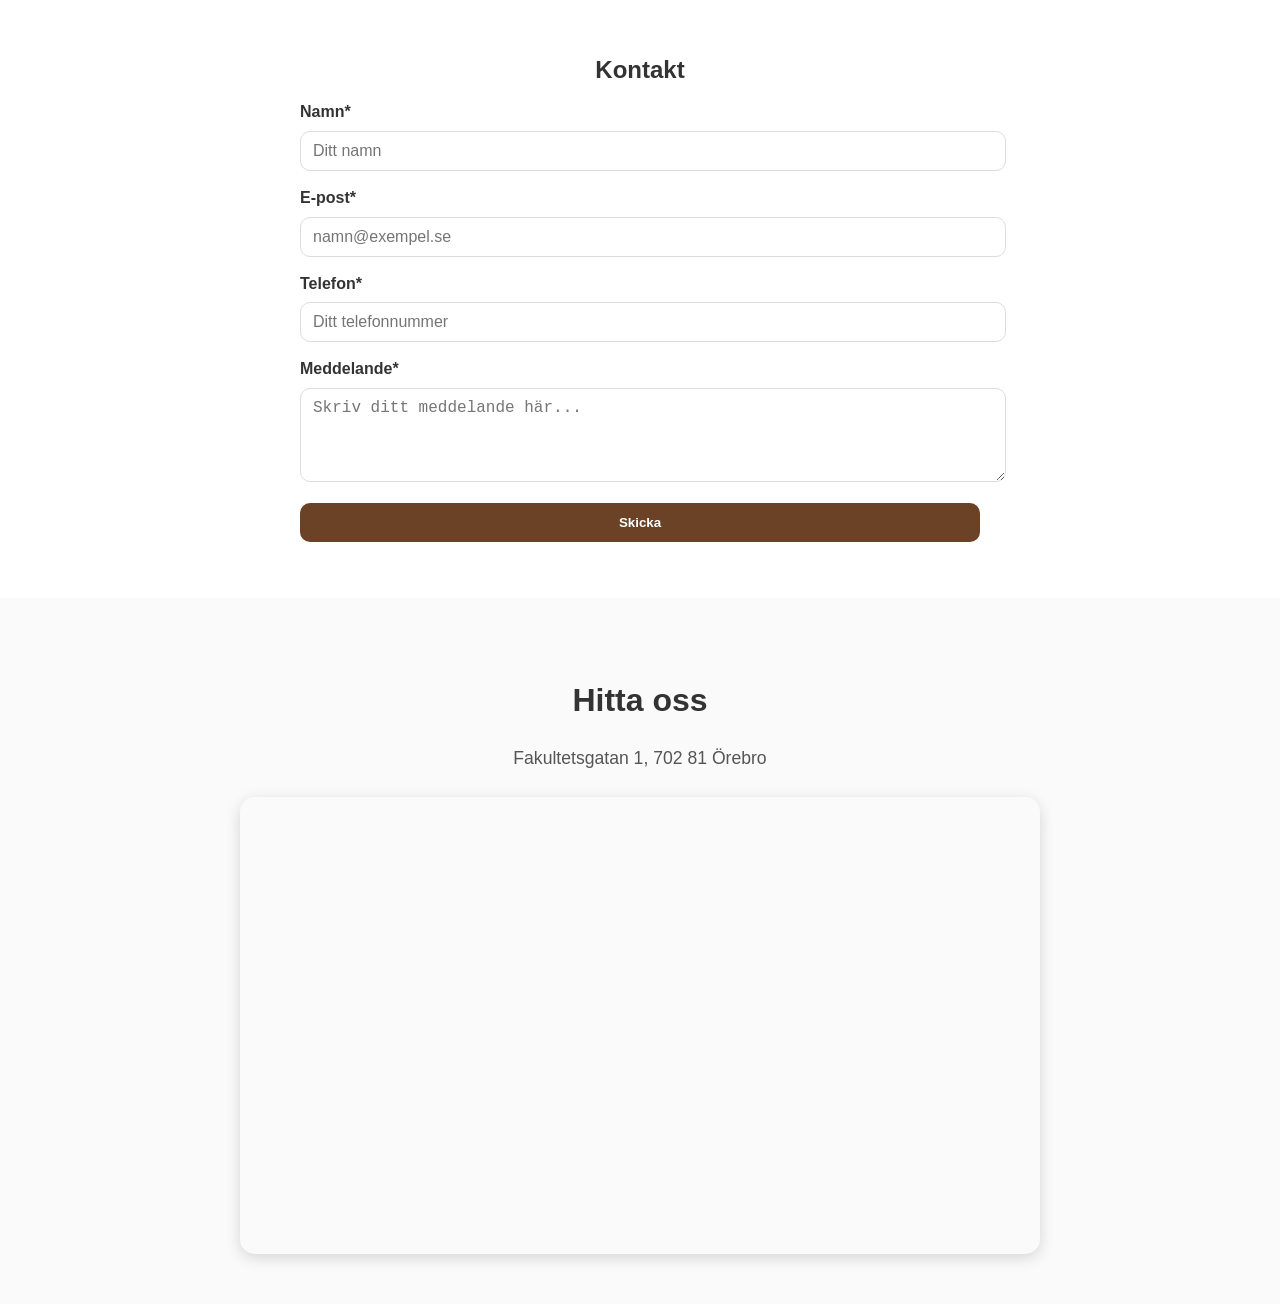
==== commit 70f3ce63: "Co-authored-by: WilliamBarefrem <WilliamBarefrem@users.noreply.github.com> Co-authored-by: Nataliefe" ====
--- a/Index.html
+++ b/Index.html
@@ -66,7 +66,6 @@
       </div>
     </section>
 
-    <!-- FOTOALBUM: responsivt grid med bilder + bildtext -->
     <section id="fotoalbum" class="album" >
       <h2 id="album-title">Fotoalbum</h2>
       <div class="album-grid">
@@ -104,13 +103,13 @@
 
         <article class="about-card">
           <a href="Darin.html"><img src="DK.jpeg" alt="Darin" /></a>
-          <h3>Darin - IT-ansvarig</h3>
+          <h3>Darin – IT-ansvarig</h3>
           <p>Fixar allt tekniskt – syns först när något går sönder.</p>
         </article>
 
         <article class="about-card">
           <a href="Natalie.html"><img src="Nat.jpg" alt="Natalie" /></a>
-          <h3>Natalie - VD</h3>
+          <h3>Natalie – VD</h3>
           <p>Driver utvecklingen med fokus på kvalitet och innovation.</p>
         </article>
 
